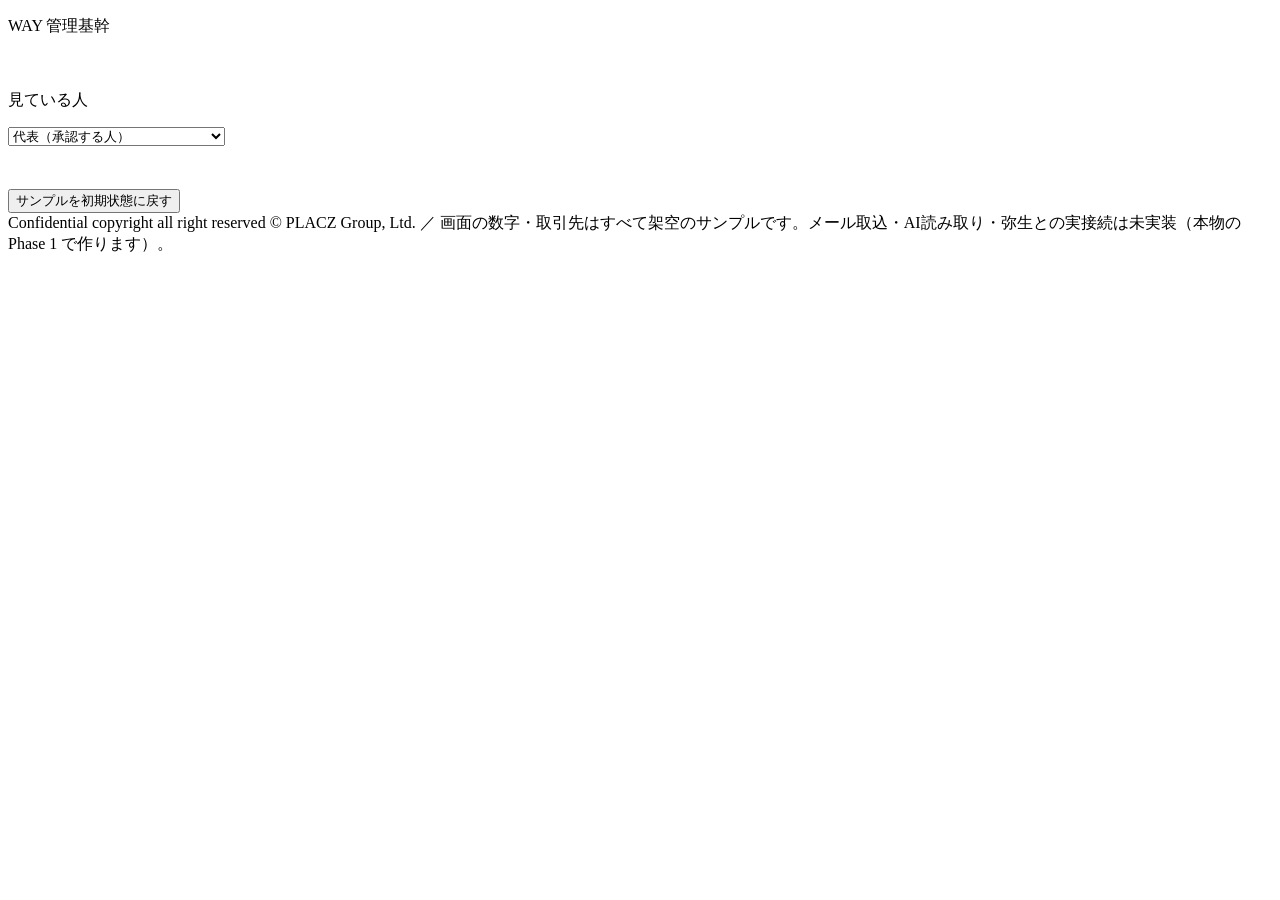
==== index.html @ 33b20430 "add index.html" ====
<!doctype html>
<html lang="ja">
<head>
<meta charset="utf-8">
<meta name="viewport" content="width=device-width, initial-scale=1">
<meta name="robots" content="noindex, nofollow">
<title>WAY 管理基幹 ｜ Phase 1 デモ</title>
<link rel="stylesheet" href="style.css">
</head>
<body>
<div class="app">
  <aside class="side">
    <div class="brand">
      <p class="eyebrow">WAY 管理基幹</p>
      <p class="small" style="color:rgba(255,255,255,.6);margin-top:4px">Phase 1 デモ ／ サンプルデータ</p>
    </div>
    <nav id="nav"></nav>
    <div class="who">
      <p class="semi">見ている人</p>
      <select id="role" aria-label="視点の切替">
        <option value="representative">代表（承認する人）</option>
        <option value="admin">管理部（確定・チェックする人）</option>
      </select>
      <p class="xs" style="color:rgba(255,255,255,.55);margin-top:6px">本番ではログインで決まります。デモでは切り替えて見比べられます。</p>
      <button type="button" data-act="reset">サンプルを初期状態に戻す</button>
    </div>
  </aside>
  <div style="min-width:0">
    <main id="main"></main>
    <footer class="foot">Confidential copyright all right reserved © PLACZ Group, Ltd. ／ 画面の数字・取引先はすべて架空のサンプルです。メール取込・AI読み取り・弥生との実接続は未実装（本物の Phase 1 で作ります）。</footer>
  </div>
</div>
<div class="toast" id="toast"></div>
<script src="data.js"></script>
<script src="app.js"></script>
</body>
</html>
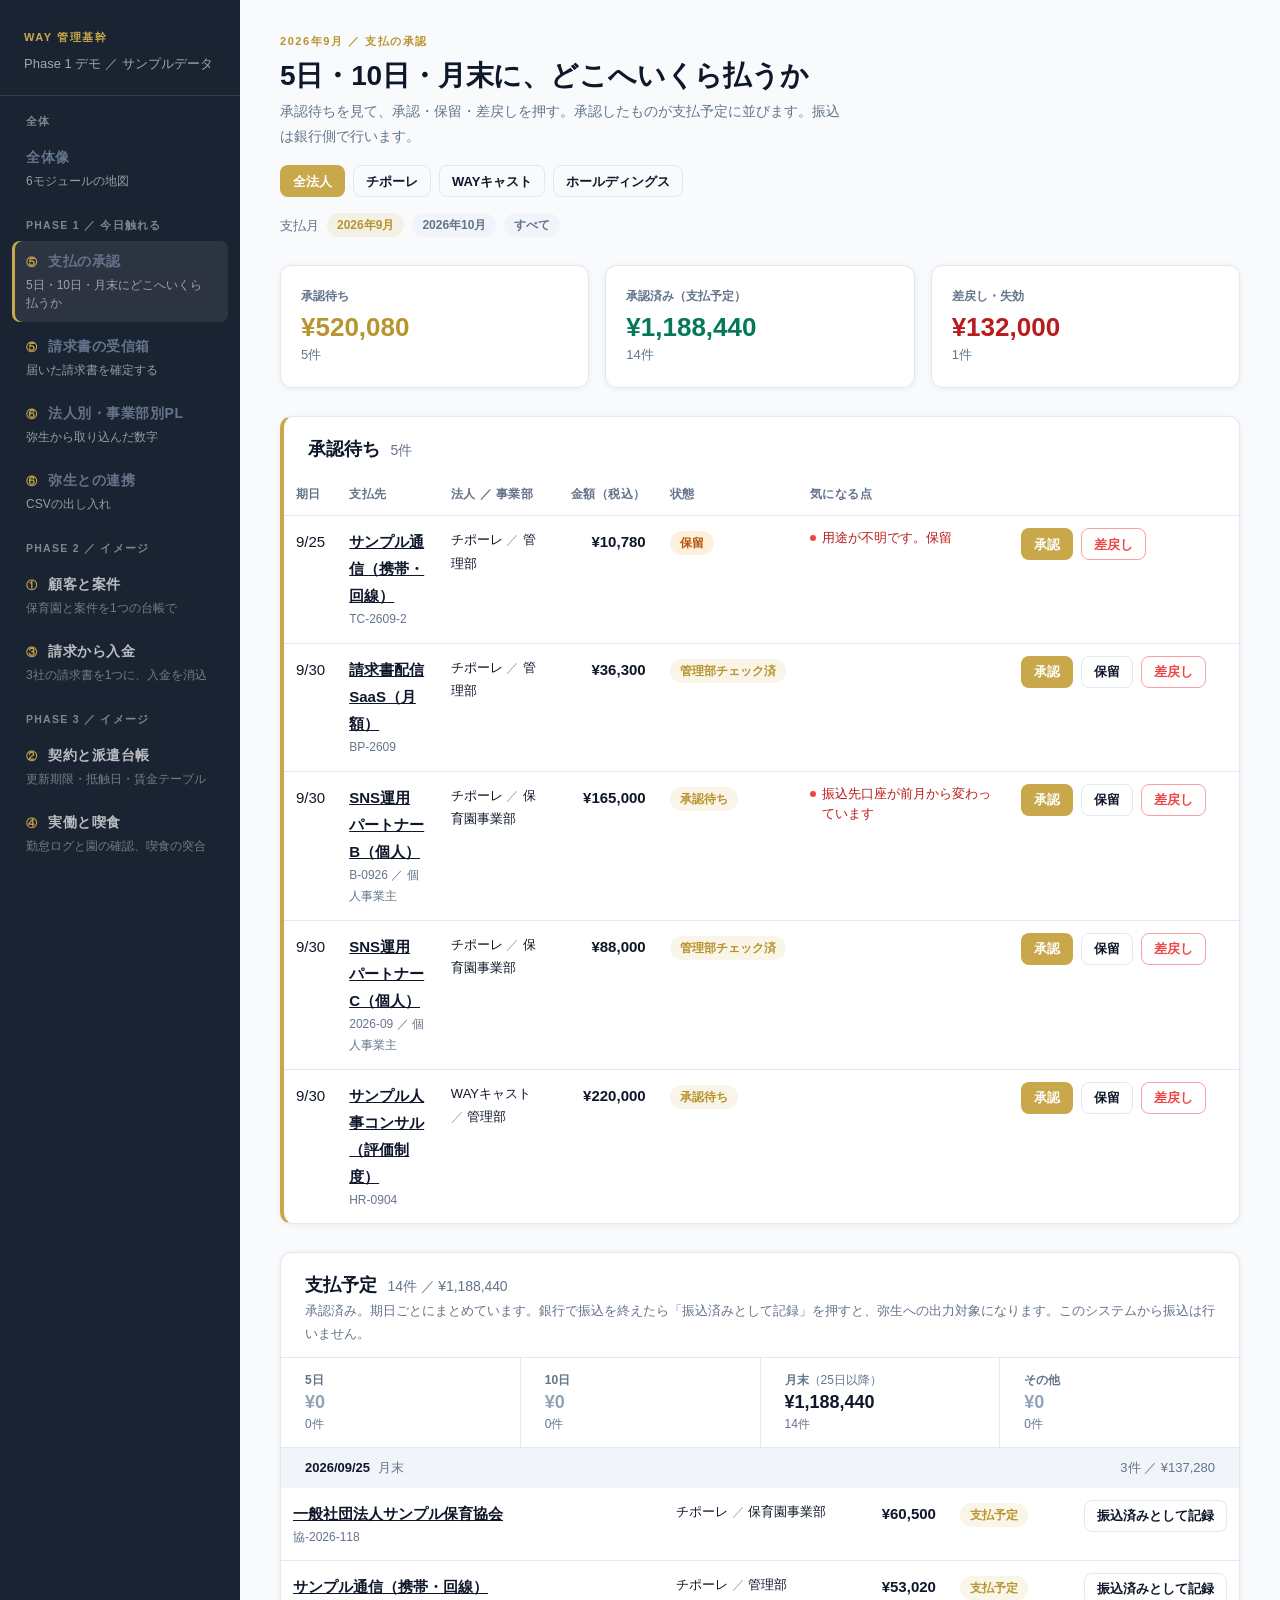
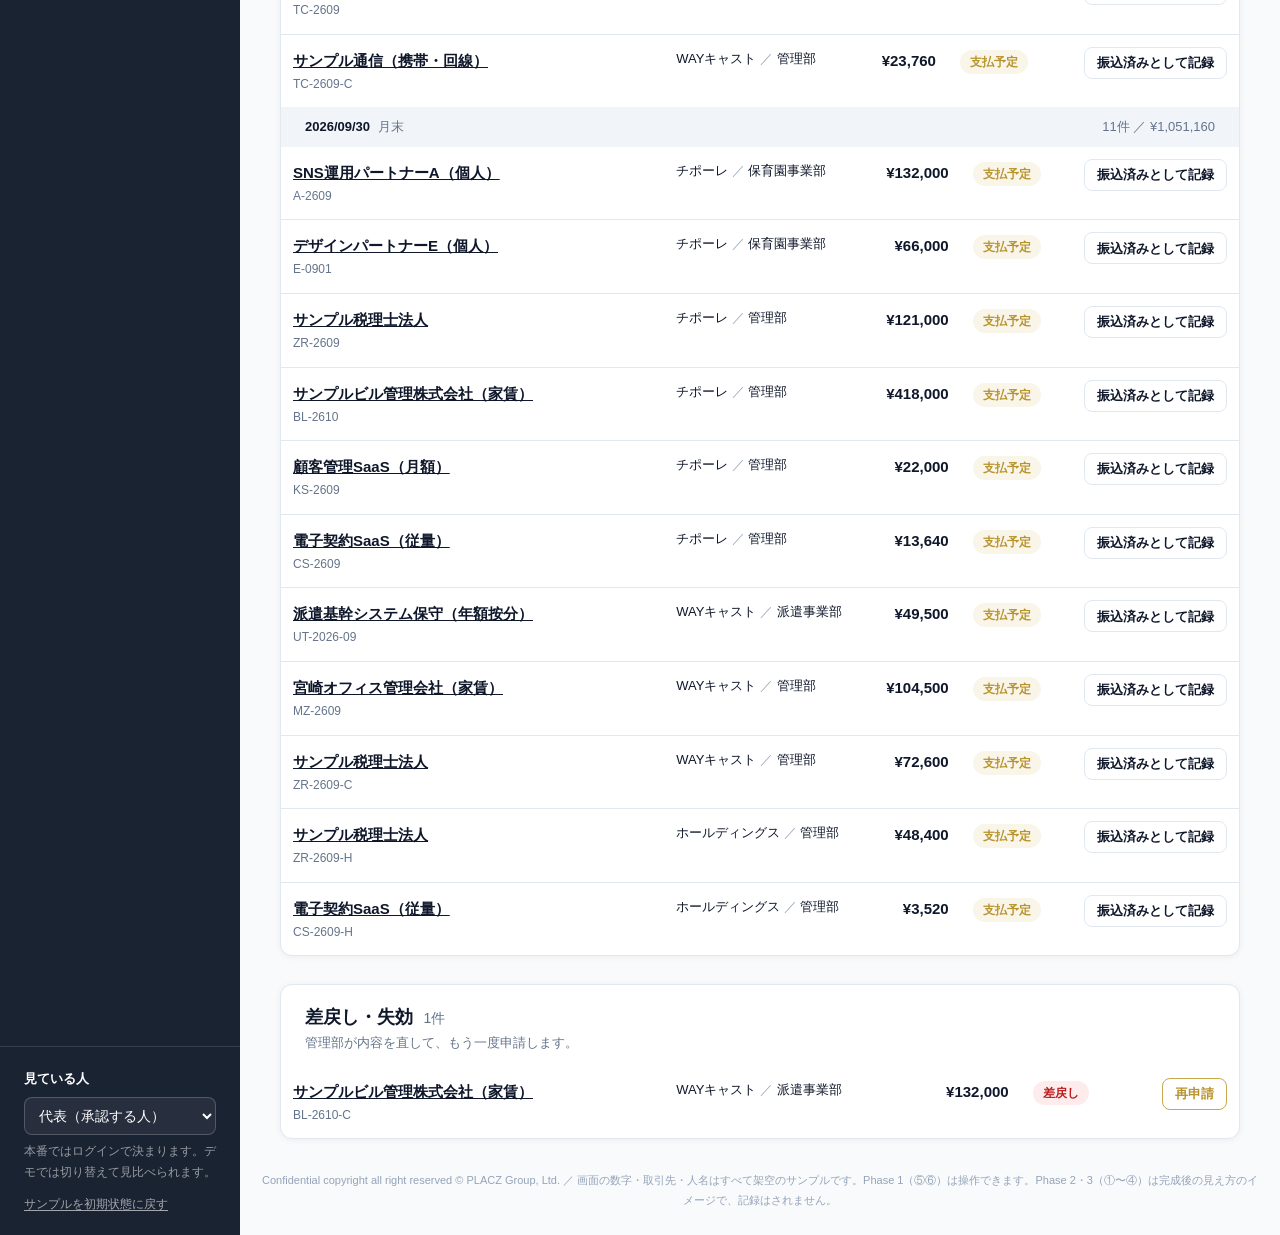
==== commit 197043e3: "update index.html (全モジュール)" ====
--- a/index.html
+++ b/index.html
@@ -27,11 +27,12 @@
   </aside>
   <div style="min-width:0">
     <main id="main"></main>
-    <footer class="foot">Confidential copyright all right reserved © PLACZ Group, Ltd. ／ 画面の数字・取引先はすべて架空のサンプルです。メール取込・AI読み取り・弥生との実接続は未実装（本物の Phase 1 で作ります）。</footer>
+    <footer class="foot">Confidential copyright all right reserved © PLACZ Group, Ltd. ／ 画面の数字・取引先・人名はすべて架空のサンプルです。Phase 1（⑤⑥）は操作できます。Phase 2・3（①〜④）は完成後の見え方のイメージで、記録はされません。</footer>
   </div>
 </div>
 <div class="toast" id="toast"></div>
 <script src="data.js"></script>
+<script src="modules.js"></script>
 <script src="app.js"></script>
 </body>
 </html>
--- a/style.css
+++ b/style.css
@@ -0,0 +1,185 @@
+:root {
+  --bg: #f8fafc; --bg2: #f1f5f9; --card: #ffffff; --text: #0f172a; --sub: #64748b; --muted: #94a3b8; --border: #e2e8f0;
+  --gold: #c9a84c; --gold-l: #e8c14a; --gold-d: #b8942e; --gold-pale: rgba(201,168,76,.12);
+  --navy: #1a2332; --navy-deep: #0f1520;
+  --danger: #ef4444; --warning: #f59e0b; --success: #10b981;
+}
+* { box-sizing: border-box; }
+html { color-scheme: light; }
+body { margin: 0; background: var(--bg); color: var(--text); font-family: 'Inter', 'Noto Sans JP', 'Hiragino Sans', 'Hiragino Kaku Gothic ProN', 'Yu Gothic', Meiryo, sans-serif; font-size: 15px; line-height: 1.8; word-break: break-all; overflow-wrap: break-word; line-break: strict; -webkit-font-smoothing: antialiased; }
+h1, h2, h3 { line-height: 1.4; letter-spacing: -.005em; margin: 0; }
+p { margin: 0; }
+a { color: inherit; }
+.num { font-variant-numeric: tabular-nums; }
+.sub { color: var(--sub); }
+.muted { color: var(--muted); }
+.danger { color: #b91c1c; }
+.ok { color: #047857; }
+.warn { color: #b45309; }
+.small { font-size: 13px; }
+.xs { font-size: 12px; }
+.bold { font-weight: 700; }
+.semi { font-weight: 600; }
+.right { text-align: right; }
+.nowrap { white-space: nowrap; }
+.mt1 { margin-top: 4px; } .mt2 { margin-top: 8px; } .mt3 { margin-top: 12px; } .mt4 { margin-top: 16px; } .mt6 { margin-top: 24px; }
+.row { display: flex; flex-wrap: wrap; gap: 8px; align-items: center; }
+.between { justify-content: space-between; }
+.col { display: flex; flex-direction: column; gap: 6px; }
+.gap2 { gap: 8px; } .gap4 { gap: 16px; } .gap6 { gap: 24px; }
+
+.app { min-height: 100vh; display: grid; grid-template-columns: 240px 1fr; }
+@media (max-width: 1023px) { .app { grid-template-columns: 1fr; } }
+aside.side { background: var(--navy); color: #fff; display: flex; flex-direction: column; min-height: 100vh; }
+@media (max-width: 1023px) { aside.side { min-height: 0; } }
+.side .brand { padding: 28px 24px 20px; border-bottom: 1px solid rgba(255,255,255,.12); }
+.side .brand .eyebrow { color: var(--gold); }
+.side nav { display: flex; flex-direction: column; gap: 4px; padding: 16px 12px; }
+.side nav a { display: block; padding: 10px 14px; border-radius: 8px; text-decoration: none; color: rgba(255,255,255,.85); }
+.side nav a.active { background: rgba(255,255,255,.08); color: #fff; box-shadow: inset 3px 0 0 var(--gold); }
+.side nav a:hover { background: rgba(255,255,255,.06); }
+.side nav a .label { display: block; font-weight: 600; font-size: 14px; line-height: 1.5; }
+.side nav a .hint { display: block; font-size: 12px; color: rgba(255,255,255,.55); line-height: 1.5; }
+.side .who { margin-top: auto; padding: 20px 24px; border-top: 1px solid rgba(255,255,255,.12); font-size: 13px; }
+.side .who select { width: 100%; margin-top: 6px; height: 38px; border-radius: 8px; border: 1px solid rgba(255,255,255,.2); background: rgba(255,255,255,.06); color: #fff; padding: 0 10px; font-size: 14px; }
+.side .who button { margin-top: 12px; background: none; border: 0; color: rgba(255,255,255,.6); font-size: 12px; text-decoration: underline; text-underline-offset: 2px; cursor: pointer; padding: 0; }
+main { max-width: 1200px; width: 100%; margin: 0 auto; padding: 32px 40px; min-width: 0; }
+@media (max-width: 1023px) { main { padding: 24px 16px; } }
+footer.foot { text-align: center; font-size: 11px; color: var(--muted); padding: 0 20px 24px; }
+
+.eyebrow { font-size: 11px; font-weight: 600; text-transform: uppercase; letter-spacing: .14em; color: var(--gold-d); }
+h1.title { font-size: 28px; font-weight: 700; margin-top: 4px; }
+@media (max-width: 767px) { h1.title { font-size: 22px; } }
+.lead { font-size: 14px; color: var(--sub); margin-top: 4px; max-width: 72ch; }
+.page { display: flex; flex-direction: column; gap: 28px; }
+header.ph { display: flex; flex-wrap: wrap; align-items: flex-end; justify-content: space-between; gap: 16px; }
+
+.btn { display: inline-flex; align-items: center; justify-content: center; gap: 6px; border-radius: 8px; padding: 8px 16px; font-size: 14px; font-weight: 600; line-height: 1.5; min-height: 40px; border: 1px solid transparent; cursor: pointer; background: transparent; color: var(--text); text-decoration: none; transition: background .12s; font-family: inherit; }
+.btn:disabled { opacity: .4; cursor: not-allowed; }
+.btn-primary { background: var(--gold); color: #fff; }
+.btn-primary:hover:not(:disabled) { background: var(--gold-l); box-shadow: 0 0 20px rgba(201,168,76,.25); }
+.btn-secondary { color: var(--gold-d); border-color: var(--gold); }
+.btn-secondary:hover:not(:disabled) { background: var(--gold-pale); }
+.btn-ghost { border-color: var(--border); }
+.btn-ghost:hover:not(:disabled) { background: var(--bg2); }
+.btn-danger { color: var(--danger); border-color: rgba(239,68,68,.5); }
+.btn-danger:hover:not(:disabled) { background: rgba(239,68,68,.08); }
+.btn-sm { padding: 4px 12px; font-size: 13px; min-height: 32px; }
+
+.card { background: var(--card); border: 1px solid var(--border); border-radius: 12px; box-shadow: 0 1px 6px rgba(0,0,0,.06); }
+.card-key { border-left: 4px solid var(--gold); }
+.card .hd { padding: 20px 24px 12px; }
+.card .hd h2 { font-size: 18px; font-weight: 700; }
+.card .hd h2 small { font-size: 14px; font-weight: 500; color: var(--sub); margin-left: 6px; }
+.card .ft { padding: 12px 24px 20px; font-size: 12.5px; color: var(--sub); }
+.p5 { padding: 20px; } .p6 { padding: 24px; }
+.input { width: 100%; height: 44px; border-radius: 8px; border: 1px solid var(--border); background: #fff; padding: 0 16px; font-size: 15px; font-family: inherit; color: var(--text); outline: none; }
+.input:focus { border-color: var(--gold); box-shadow: 0 0 0 3px var(--gold-pale); }
+select.input { appearance: auto; }
+.label { display: block; font-size: 12px; font-weight: 600; letter-spacing: .04em; color: var(--sub); margin-bottom: 4px; }
+.scroll { overflow-x: auto; }
+table.data { width: 100%; border-collapse: collapse; }
+table.data th { text-align: left; font-size: 12px; font-weight: 600; color: var(--sub); padding: 10px 12px; border-bottom: 1px solid var(--border); white-space: nowrap; letter-spacing: .04em; }
+table.data td { padding: 12px; border-bottom: 1px solid var(--border); vertical-align: top; }
+table.data tr:last-child td { border-bottom: none; }
+table.data tr.link:hover td { background: var(--bg2); }
+.pill { display: inline-flex; align-items: center; border-radius: 999px; padding: 2px 10px; font-size: 12px; font-weight: 600; line-height: 20px; white-space: nowrap; }
+.pill.gray { background: var(--bg2); color: var(--sub); }
+.pill.gold { background: var(--gold-pale); color: var(--gold-d); }
+.pill.green { background: rgba(16,185,129,.12); color: #047857; }
+.pill.red { background: rgba(239,68,68,.10); color: #b91c1c; }
+.pill.amber { background: rgba(245,158,11,.14); color: #b45309; }
+.pill.navy { background: var(--navy); color: #fff; }
+a.pill { text-decoration: none; cursor: pointer; }
+.flags { list-style: none; margin: 0; padding: 0; display: flex; flex-direction: column; gap: 4px; }
+.flags li { display: flex; gap: 6px; align-items: flex-start; font-size: 12.5px; line-height: 20px; color: #b91c1c; }
+.flags li::before { content: ""; width: 6px; height: 6px; border-radius: 50%; background: var(--danger); flex: none; margin-top: 7px; }
+.stats { display: grid; gap: 16px; grid-template-columns: repeat(3, 1fr); }
+@media (max-width: 767px) { .stats { grid-template-columns: 1fr; } }
+.stat { padding: 20px; }
+.stat .k { font-size: 12px; font-weight: 600; color: var(--sub); }
+.stat .v { font-size: 26px; font-weight: 700; line-height: 1.2; margin-top: 4px; }
+.stat .s { font-size: 13px; color: var(--sub); }
+.buckets { display: grid; grid-template-columns: repeat(4, 1fr); gap: 1px; background: var(--border); border-top: 1px solid var(--border); border-bottom: 1px solid var(--border); }
+@media (max-width: 767px) { .buckets { grid-template-columns: repeat(2, 1fr); } }
+.buckets > div { background: var(--card); padding: 12px 24px; }
+.buckets .k { font-size: 12px; font-weight: 600; color: var(--sub); }
+.buckets .v { font-size: 18px; font-weight: 700; line-height: 1.2; }
+.buckets .s { font-size: 12px; color: var(--sub); }
+.group { display: flex; justify-content: space-between; align-items: baseline; padding: 8px 24px; background: var(--bg2); font-size: 13px; }
+.two { display: grid; grid-template-columns: 1fr 1fr; gap: 24px; }
+@media (max-width: 1023px) { .two { grid-template-columns: 1fr; } }
+.detail { display: grid; grid-template-columns: 1fr 360px; gap: 24px; }
+@media (max-width: 1023px) { .detail { grid-template-columns: 1fr; } }
+dl.kv { display: grid; grid-template-columns: 120px 1fr; gap: 8px 12px; margin: 16px 0 0; font-size: 14px; }
+dl.kv dt { color: var(--sub); } dl.kv dd { margin: 0; }
+.form { display: grid; grid-template-columns: 1fr 1fr; gap: 16px; margin-top: 16px; }
+@media (max-width: 767px) { .form { grid-template-columns: 1fr; } }
+.form .span2 { grid-column: span 2; }
+@media (max-width: 767px) { .form .span2 { grid-column: span 1; } }
+.aidraft { background: var(--gold-pale); border-radius: 8px; padding: 12px; font-size: 13px; }
+.hist { list-style: none; margin: 12px 0 0; padding: 0; display: flex; flex-direction: column; gap: 12px; }
+.hist li { display: grid; grid-template-columns: 10px 1fr; gap: 12px; font-size: 13px; line-height: 20px; }
+.hist li .dot { width: 10px; height: 10px; border-radius: 50%; margin-top: 5px; background: var(--gold); }
+.hist li .dot.g { background: var(--success); } .hist li .dot.r { background: var(--danger); }
+.inline { display: flex; flex-direction: column; gap: 6px; margin-top: 6px; }
+.inline input { height: 34px; font-size: 13px; }
+.toast { position: fixed; left: 50%; bottom: 28px; transform: translateX(-50%); background: var(--navy-deep); color: #fff; padding: 10px 18px; border-radius: 10px; font-size: 14px; box-shadow: 0 8px 32px rgba(0,0,0,.35); opacity: 0; transition: opacity .2s; pointer-events: none; max-width: 90vw; z-index: 50; }
+.toast.show { opacity: 1; }
+.toast.err { background: #7f1d1d; }
+.note { background: var(--bg2); border-radius: 8px; padding: 16px; font-size: 13px; }
+.banner { background: var(--gold-pale); border-left: 4px solid var(--gold); border-radius: 8px; padding: 10px 16px; font-size: 13px; }
+.list { margin: 8px 0 0; padding: 0; list-style: none; max-height: 160px; overflow: auto; font-size: 12.5px; color: var(--sub); }
+.list li { display: flex; justify-content: space-between; gap: 12px; }
+:focus-visible { outline: 2px solid var(--gold); outline-offset: 2px; }
+
+/* ---- 全モジュール（Phase 2・3 はイメージ） ---- */
+.side nav .grp { font-size: 10.5px; font-weight: 600; letter-spacing: .12em; text-transform: uppercase; color: rgba(255,255,255,.45); padding: 12px 14px 2px; }
+.side nav .grp:first-child { padding-top: 0; }
+.side nav a .label .n { display: inline-block; min-width: 18px; font-size: 11px; color: var(--gold); margin-right: 4px; }
+.side nav a.img .label { color: rgba(255,255,255,.7); }
+.side nav a.img .hint { color: rgba(255,255,255,.4); }
+.tag { display: inline-flex; align-items: center; border-radius: 999px; padding: 1px 8px; font-size: 11px; font-weight: 600; letter-spacing: .04em; white-space: nowrap; }
+.tag.live { background: rgba(16,185,129,.12); color: #047857; }
+.tag.p2 { background: var(--gold-pale); color: var(--gold-d); }
+.tag.p3 { background: var(--bg2); color: var(--sub); }
+.banner { background: var(--gold-pale); border-left: 4px solid var(--gold); border-radius: 8px; padding: 10px 16px; font-size: 13px; }
+.banner b { font-weight: 700; }
+.mods { display: grid; grid-template-columns: repeat(3, 1fr); gap: 16px; }
+@media (max-width: 1023px) { .mods { grid-template-columns: 1fr 1fr; } }
+@media (max-width: 767px) { .mods { grid-template-columns: 1fr; } }
+.mod { padding: 20px 22px; display: flex; flex-direction: column; gap: 8px; text-decoration: none; color: inherit; transition: box-shadow .12s, transform .12s; position: relative; }
+.mod:hover { box-shadow: 0 6px 24px rgba(0,0,0,.08); transform: translateY(-1px); }
+.mod .no { font-size: 12px; font-weight: 700; color: var(--gold-d); letter-spacing: .08em; display: flex; justify-content: space-between; align-items: center; }
+.mod h3 { font-size: 17px; font-weight: 700; }
+.mod .eff { font-size: 13.5px; }
+.mod .rep { font-size: 12px; color: var(--sub); border-top: 1px dashed var(--border); padding-top: 8px; margin-top: auto; }
+.mod .rep b { color: var(--text); font-weight: 600; }
+.keep { display: flex; flex-wrap: wrap; gap: 8px; }
+.keep span { background: var(--card); border: 1px solid var(--border); border-radius: 8px; padding: 6px 12px; font-size: 13px; }
+.keep span small { color: var(--sub); margin-left: 6px; font-size: 12px; }
+.flow { display: grid; grid-template-columns: repeat(6, 1fr); gap: 8px; }
+@media (max-width: 1023px) { .flow { grid-template-columns: repeat(3, 1fr); } }
+.flow > div { padding: 12px 14px; border-radius: 8px; background: var(--bg2); font-size: 13px; position: relative; }
+.flow > div .k { font-size: 11px; font-weight: 600; color: var(--sub); letter-spacing: .06em; }
+.flow > div.live { background: rgba(16,185,129,.10); }
+.stats4 { display: grid; gap: 16px; grid-template-columns: repeat(4, 1fr); }
+@media (max-width: 1023px) { .stats4 { grid-template-columns: repeat(2, 1fr); } }
+.diff { color: #b91c1c; font-weight: 600; }
+.bar { height: 6px; border-radius: 3px; background: var(--bg2); overflow: hidden; }
+.bar > i { display: block; height: 100%; background: var(--gold); }
+.bar.warn > i { background: var(--warning); }
+.bar.bad > i { background: var(--danger); }
+.tabs { display: flex; gap: 8px; flex-wrap: wrap; }
+.pipeline { display: grid; grid-template-columns: repeat(5, 1fr); gap: 1px; background: var(--border); border-top: 1px solid var(--border); border-bottom: 1px solid var(--border); }
+@media (max-width: 767px) { .pipeline { grid-template-columns: repeat(2, 1fr); } }
+.pipeline > div { background: var(--card); padding: 12px 20px; }
+.pipeline .k { font-size: 12px; font-weight: 600; color: var(--sub); }
+.pipeline .v { font-size: 22px; font-weight: 700; line-height: 1.2; }
+.pipeline .s { font-size: 12px; color: var(--sub); }
+.en { display: grid; grid-template-columns: 1fr 1fr; gap: 24px; }
+@media (max-width: 1023px) { .en { grid-template-columns: 1fr; } }
+.phone { max-width: 380px; margin: 0 auto; border: 1px solid var(--border); border-radius: 20px; padding: 16px; background: var(--bg); }
+.phone .ph-hd { font-size: 12px; color: var(--sub); text-align: center; }
+.phone .item { background: var(--card); border: 1px solid var(--border); border-radius: 12px; padding: 12px 14px; margin-top: 10px; font-size: 13px; }
+.phone .item .row { justify-content: space-between; }
